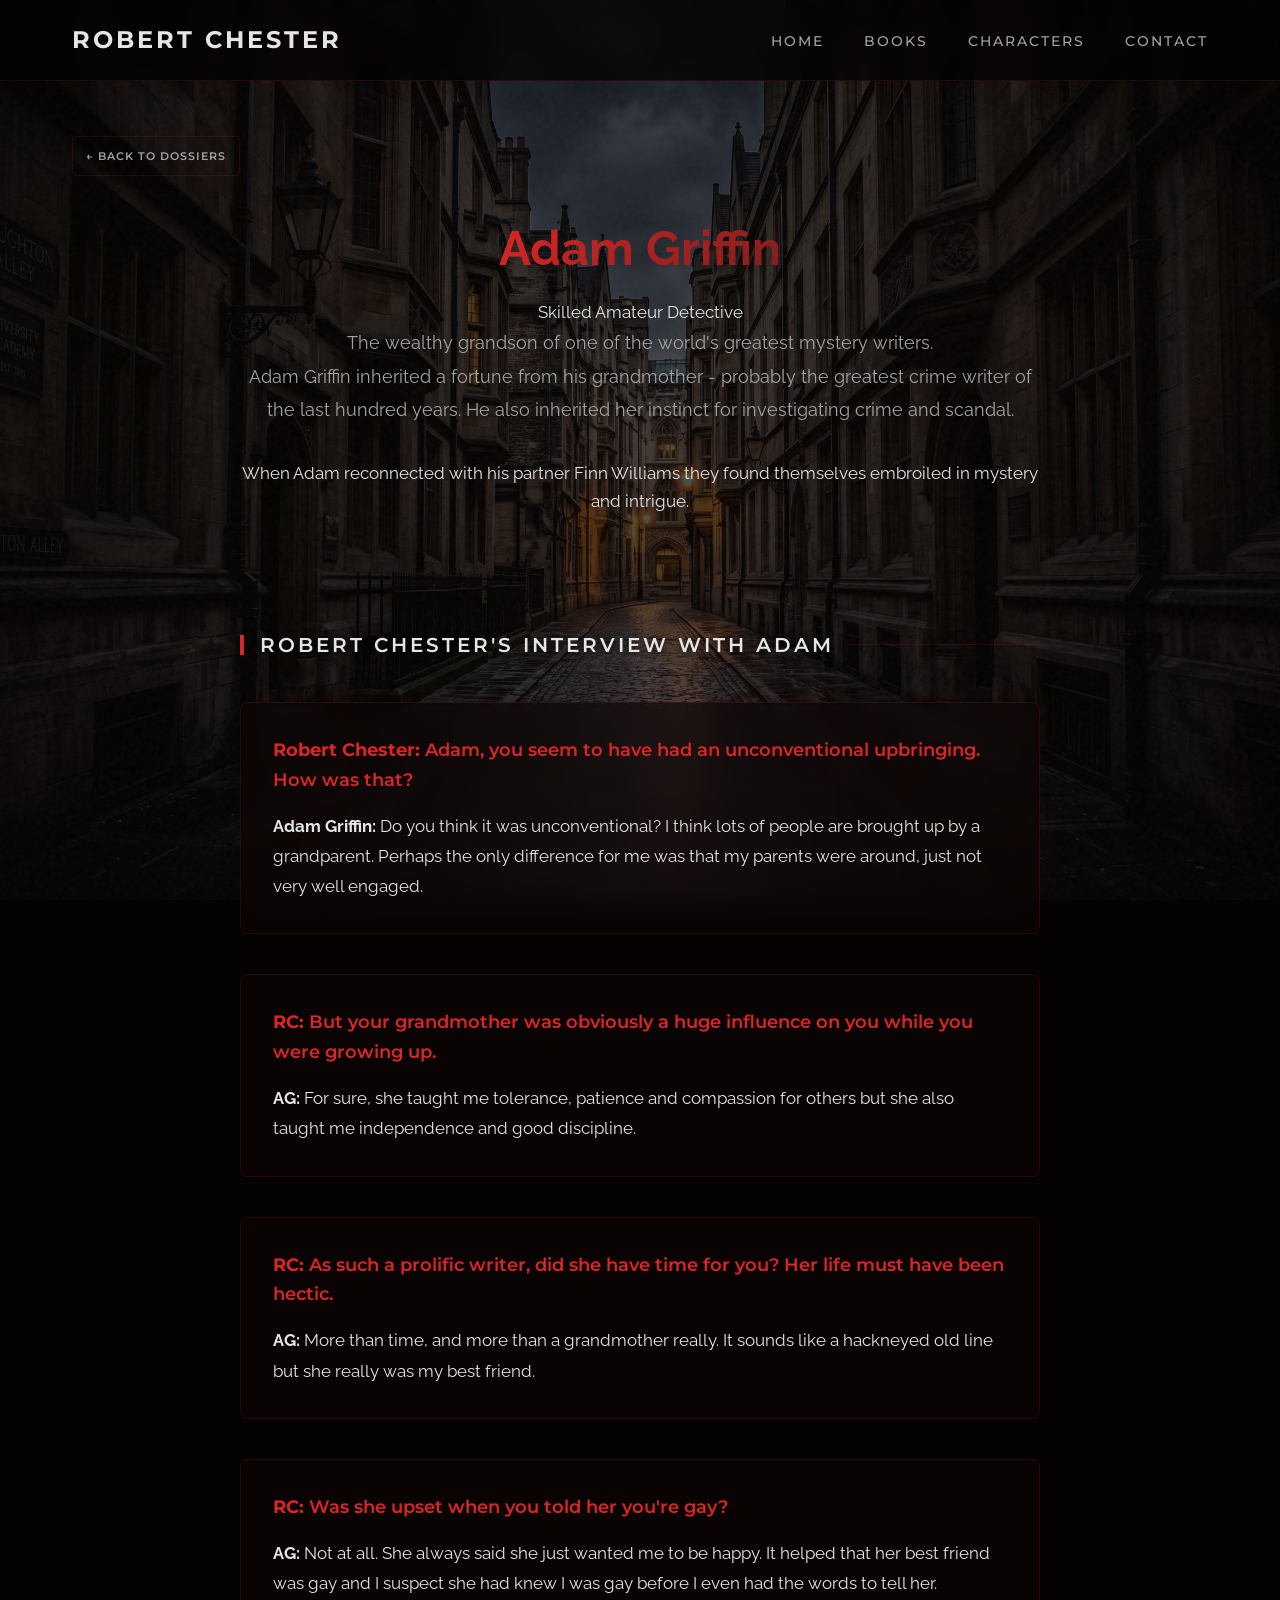
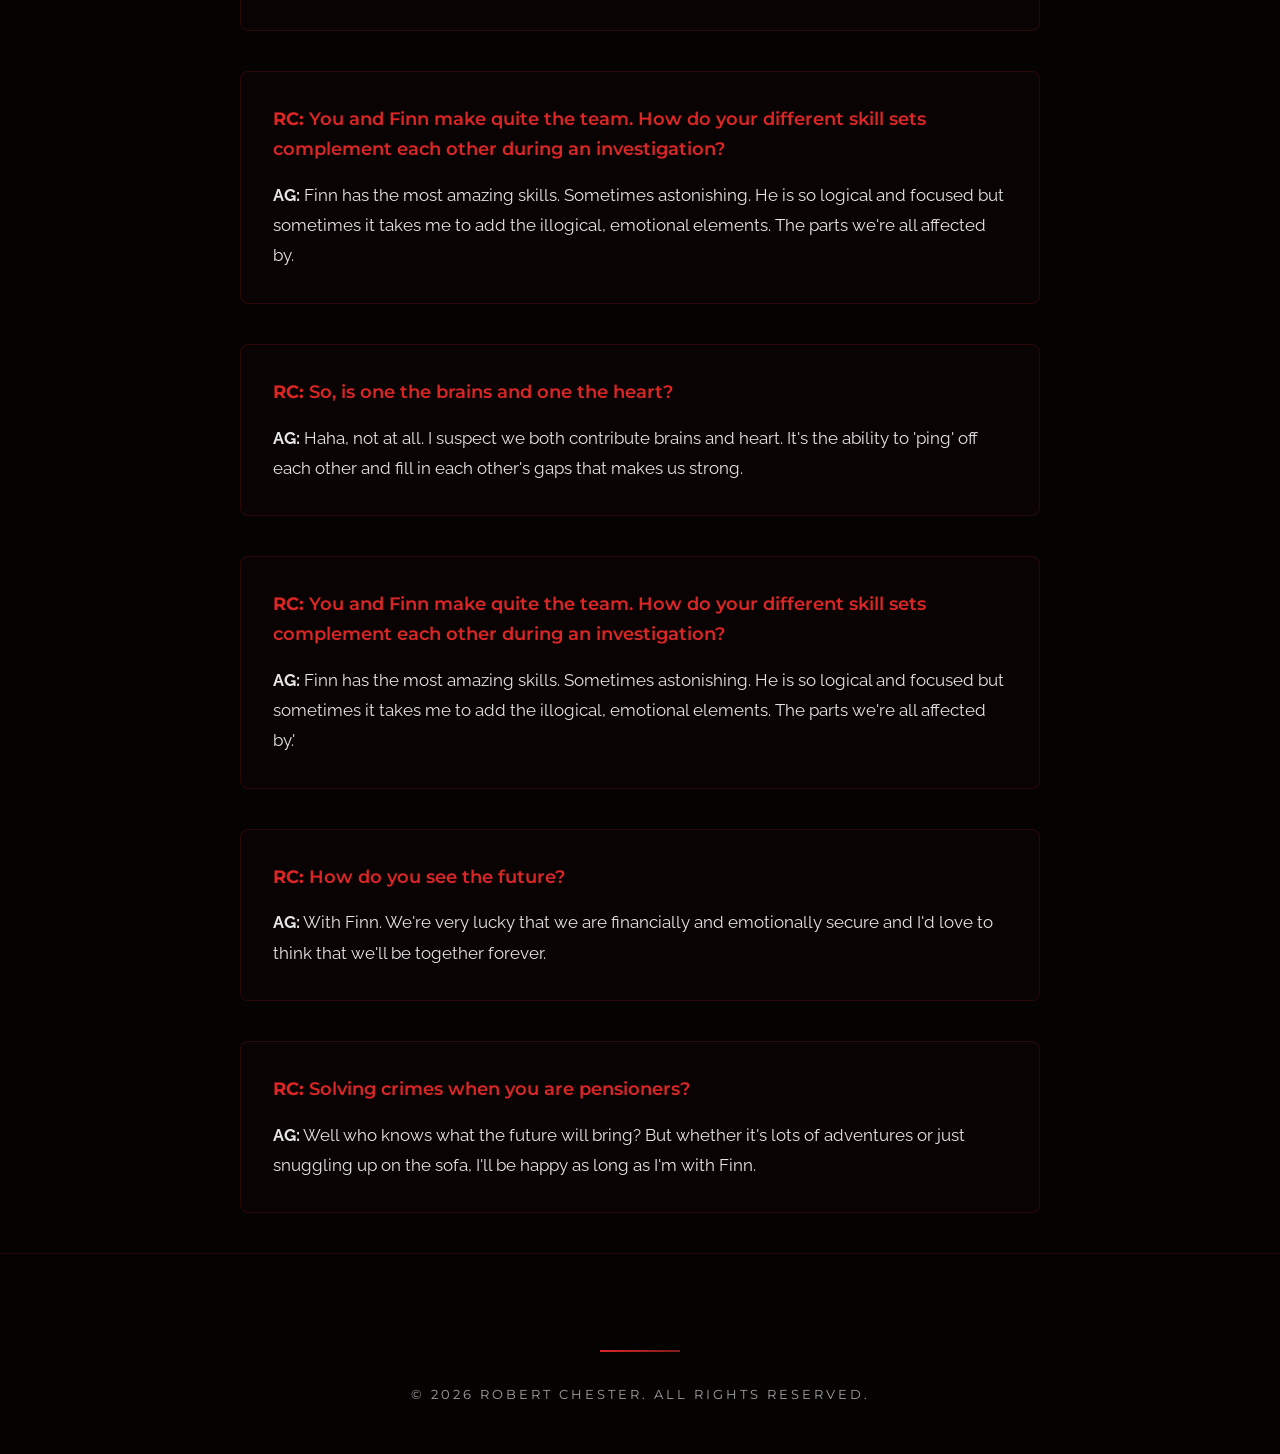
==== adam-griffin.html @ f4ecf740 "Add files via upload" ====
<!DOCTYPE html>
<html lang="en">
<head>
    <meta charset="UTF-8">
    <meta name="viewport" content="width=device-width, initial-scale=1.0">
    <title>Adam Griffin | Character Interview & Dossier | Robert Chester</title>
    <meta name="description" content="Read an exclusive interview with Adam Griffin, amateur detective and sole heir to the greatest crime writer of the twentienth century in the Inspector Griffin Mysteries by Robert Chester.">
    
    <script type="application/ld+json">
    {
      "@context": "https://schema.org",
      "@type": "Person",
      "name": "Adam Griffin",
      "description": "Amateur sleuth , protagonist in the Inspector Griffin Mysteries.",
      "creator": {
        "@type": "Person",
        "name": "Robert Chester"
      }
    }
    </script>

    <link rel="stylesheet" href="style.css">
    <link href="https://fonts.googleapis.com/css2?family=Montserrat:wght@300;400;600;700&family=Raleway:wght@300;400;600&display=swap" rel="stylesheet">
</head>
<body>

    <header>
        <nav>
            <a href="index.html" class="logo">Robert Chester</a>
            <button class="mobile-menu-btn" onclick="toggleMenu()">☰</button>
            <ul class="nav-links" id="navLinks">
                <li><a href="index.html">Home</a></li>
                <li><a href="index.html#books">Books</a></li>
                <li><a href="index.html#dossiers">Characters</a></li>
                <li><a href="index.html#contact">Contact</a></li>
            </ul>
        </nav>
    </header>

    <main class="page-content">
        <div class="container">
            <a href="index.html#dossiers" class="btn btn-small btn-toggle" style="margin-bottom: 2rem;">&larr; Back to Dossiers</a>
            
            <div class="interview-grid">
                <div class="interview-header">
                    <h1 class="gradient-text">Adam Griffin</h1>
                    <p class="meta">Skilled Amateur Detective </p>
                    <p class="synopsis-full">
                        The wealthy grandson of one of the world's greatest mystery writers.
                        <BR>Adam Griffin inherited a fortune from his grandmother - probably the greatest crime writer of the last hundred years.  He also inherited her instinct for investigating crime and scandal.<p>
                        When Adam reconnected with his partner Finn Williams they found themselves embroiled in mystery and intrigue.
                    </p>
                </div>

                <div class="interview-content">
                    <h2 class="category-header">Robert Chester's Interview with Adam</h2>
                    
                    <!-- Easy to slot new Q&As in here -->
                    <div class="interview-block">
                        <p class="interview-q"><strong>Robert Chester:</strong> Adam, you seem to have had an unconventional upbringing.  How was that?</p>
                        <p class="interview-a"><strong>Adam Griffin:</strong> Do you think it was unconventional?  I think lots of people are brought up by a grandparent.  Perhaps the only difference for me was that my parents were around, just not very well engaged.</p>
                    </div>
                    <div class="interview-block">
                        <p class="interview-q"><strong>RC:</strong> But your grandmother was obviously a huge influence on you while you were growing up.</p>
                        <p class="interview-a"><strong>AG:</strong> For sure, she taught me tolerance, patience and compassion for others but she also taught me independence and good discipline.</p>
                    </div>

                    <div class="interview-block">
                        <p class="interview-q"><strong>RC:</strong> As such a prolific writer, did she have time for you?  Her life must have been hectic.</p>
                        <p class="interview-a"><strong>AG:</strong> More than time, and more than a grandmother really.  It sounds like a hackneyed old line but she really was my best friend.</p>
                    </div>
                     <div class="interview-block">
                        <p class="interview-q"><strong>RC:</strong> Was she upset when you told her you're gay?</p>

                        <p class="interview-a"><strong>AG:</strong> Not at all.  She always said she just wanted me to be happy.  It helped that her best friend was gay and I suspect she had knew I was gay before I even had the words to tell her.</p>
                    </div>
                    <div class="interview-block">
                        <p class="interview-q"><strong>RC:</strong> You and Finn make quite the team. How do your different skill sets complement each other during an investigation?</p>
                        <p class="interview-a"><strong>AG:</strong> Finn has the most amazing skills.  Sometimes astonishing.  He is so logical and focused but sometimes it takes me to add the illogical, emotional elements.  The parts we're all affected by.</p>
                    </div>

                    <div class="interview-block">
                        <p class="interview-q"><strong>RC:</strong> So, is one the brains and one the heart?</p>
                        <p class="interview-a"><strong>AG:</strong> Haha, not at all.  I suspect we both contribute brains and heart.  It's the ability to 'ping' off each other and fill in each other's gaps that makes us strong.</p>
                    </div>
                    <div class="interview-block">
                        <p class="interview-q"><strong>RC:</strong> You and Finn make quite the team. How do your different skill sets complement each other during an investigation?</p>
                        <p class="interview-a"><strong>AG:</strong> Finn has the most amazing skills.  Sometimes astonishing.  He is so logical and focused but sometimes it takes me to add the illogical, emotional elements.  The parts we're all affected by.'</p>
                    </div>

                                        <div class="interview-block">
                        <p class="interview-q"><strong>RC:</strong> How do you see the future?</p>
                        <p class="interview-a"><strong>AG:</strong> With Finn.  We're very lucky that we are financially and emotionally secure and I'd love to think that we'll be together forever.</p>
                    </div>

                    <div class="interview-block">
                        <p class="interview-q"><strong>RC:</strong> Solving crimes when you are pensioners?</p>
                        <p class="interview-a"><strong>AG:</strong> Well who knows what the future will bring?  But whether it's lots of adventures or just snuggling up on the sofa, I'll be happy as long as I'm with Finn.</p>
                    </div>



                    <!-- Add more interview blocks here as needed -->
                </div>
            </div>
        </div>
    </main>

    <footer>
        <div class="footer-socials" id="footer-socials"></div>
        <div class="footer-divider"></div>
        <p>&copy; 2026 Robert Chester. All Rights Reserved.</p>
    </footer>

    <script src="script.js"></script>
</body>
</html>
---- style.css ----
:root {
    --bg-overlay: rgba(5, 2, 2, 0.70);
    --bg-card: rgba(15, 5, 5, 0.65);
    --text-primary: #e5e5e5;
    --text-secondary: #a3a3a3;
    --accent-1: #dc2626;
    --accent-2: #7f1d1d;
    --gradient: linear-gradient(135deg, var(--accent-1), var(--accent-2));
    --glass-border: rgba(220, 38, 38, 0.15);
    --font-heading: 'Montserrat', sans-serif;
    --font-body: 'Raleway', sans-serif;
}

* { margin: 0; padding: 0; box-sizing: border-box; }

html { scroll-behavior: smooth; }

body {
    background-color: #050202;
    background-image: url('bg.jpg');
    background-size: cover;
    background-position: center;
    background-attachment: fixed;
    color: var(--text-primary);
    font-family: var(--font-body);
    line-height: 1.7;
    overflow-x: hidden;
    position: relative;
    font-size: 1.05rem;
}

body::before {
    content: ''; position: fixed; top: 0; left: 0; width: 100%; height: 100%;
    background: var(--bg-overlay); z-index: -2;
}

body::after {
    content: ''; position: fixed; top: 0; left: 0; width: 100%; height: 100%;
    background-image: url("data:image/svg+xml,%3Csvg viewBox='0 0 200 200' xmlns='http://www.w3.org/2000/svg'%3E%3Cfilter id='noiseFilter'%3E%3CfeTurbulence type='fractalNoise' baseFrequency='0.85' numOctaves='3' stitchTiles='stitch'/%3E%3C/filter%3E%3Crect width='100%25' height='100%25' filter='url(%23noiseFilter)' opacity='0.04'/%3E%3C/svg%3E");
    pointer-events: none; z-index: -1;
}

.gradient-text {
    background: var(--gradient); -webkit-background-clip: text; -webkit-text-fill-color: transparent;
    background-clip: text; display: inline-block; font-weight: 700;
}

.container { max-width: 1200px; margin: 0 auto; padding: 0 2rem; }

header {
    position: fixed; top: 0; width: 100%; background: rgba(5, 2, 2, 0.75);
    backdrop-filter: blur(10px); -webkit-backdrop-filter: blur(10px);
    border-bottom: 1px solid var(--glass-border); z-index: 1000;
}

   nav {
       max-width: 1200px;
       margin: 0 auto;
       padding: 0 2rem;
       display: flex;
       justify-content: space-between;
       align-items: center;
       height: 80px;
   }

.logo {
    font-family: var(--font-heading); font-size: 1.5rem; font-weight: 700; letter-spacing: 3px;
    color: var(--text-primary); text-decoration: none; text-transform: uppercase;
}

.nav-links { display: flex; gap: 2.5rem; list-style: none; }

.nav-links a {
    color: var(--text-secondary); text-decoration: none; font-family: var(--font-heading);
    font-size: 0.85rem; font-weight: 500; text-transform: uppercase; letter-spacing: 2px;
    transition: all 0.3s; cursor: pointer;
}

.nav-links a:hover { color: var(--accent-1); }

.mobile-menu-btn { display: none; background: none; border: none; color: var(--text-primary); font-size: 1.5rem; cursor: pointer; }

.hero {
    min-height: 100vh; display: flex; align-items: center; justify-content: center;
    text-align: center; position: relative; padding-top: 80px;
}

.hero::before {
    content: ''; position: absolute; top: 0; left: 0; width: 100%; height: 100%;
    background: radial-gradient(ellipse at center, transparent 0%, rgba(0, 0, 0, 0.4) 100%);
    pointer-events: none; z-index: -1;
}

.hero h1 {
    font-family: var(--font-heading); font-size: clamp(2.5rem, 8vw, 4.5rem); font-weight: 300;
    line-height: 1.1; margin-bottom: 1.5rem; letter-spacing: 2px; text-transform: uppercase;
    text-shadow: 0 4px 20px rgba(0,0,0,0.8);
}

.hero h1 strong { font-weight: 700; display: block; color: var(--accent-1); font-size: clamp(1.5rem, 5vw, 2.5rem); margin-top: 1rem; }

.hero p {
    font-size: clamp(1.1rem, 2.5vw, 1.4rem); color: var(--text-secondary); max-width: 700px;
    margin: 0 auto 1.5rem; font-weight: 300; font-style: italic;
    text-shadow: 0 2px 10px rgba(0,0,0,0.8);
}

.btn {
    display: inline-block; padding: 1rem 2.5rem; background: transparent; color: var(--accent-1);
    text-decoration: none; border: 1px solid var(--accent-1); border-radius: 2px;
    font-family: var(--font-heading); font-weight: 600; font-size: 0.85rem; cursor: pointer;
    text-transform: uppercase; letter-spacing: 3px; transition: all 0.4s ease; margin-top: 1rem;
}

.btn:hover { background: var(--accent-1); color: #050202; box-shadow: 0 0 25px rgba(220, 38, 38, 0.4); }

section { padding: 6rem 0; }

.section-title {
    font-family: var(--font-heading); font-size: clamp(1.8rem, 4vw, 2.5rem); font-weight: 700;
    margin-bottom: 3rem; letter-spacing: 4px; text-align: center; text-transform: uppercase;
    text-shadow: 0 4px 15px rgba(0,0,0,0.8);
}

.section-title::after {
    content: ''; display: block; width: 80px; height: 2px; background: var(--gradient); margin: 1.5rem auto 0;
}

.category-header {
    font-family: var(--font-heading); font-size: 1.25rem; font-weight: 600;
    color: var(--text-primary); text-transform: uppercase; letter-spacing: 3px;
    margin-bottom: 2.5rem; margin-top: 2rem;
    display: flex; align-items: center; gap: 1rem;
    text-shadow: 0 2px 10px rgba(0,0,0,0.8);
}

.category-header::before { content: ''; width: 4px; height: 20px; background: var(--accent-1); }
.category-header::after { content: ''; flex-grow: 1; height: 1px; background: var(--glass-border); }

.grid-container { display: grid; grid-template-columns: repeat(auto-fill, minmax(320px, 1fr)); gap: 3rem; }

.book-card, .dossier-card {
    background: var(--bg-card); backdrop-filter: blur(10px); -webkit-backdrop-filter: blur(10px);
    border: 1px solid var(--glass-border); border-radius: 4px;
    overflow: hidden; transition: all 0.4s ease; display: flex; flex-direction: column;
    box-shadow: 0 10px 30px rgba(0,0,0,0.6);
}

.book-card:hover, .dossier-card:hover { transform: translateY(-8px); border-color: var(--accent-1); }

.book-cover {
    width: 100%; aspect-ratio: 2 / 3; background: #0f0505; overflow: hidden;
    border-bottom: 1px solid var(--glass-border);
}

.book-cover img { width: 100%; height: 100%; object-fit: cover; transition: transform 0.8s ease; filter: contrast(1.05) saturate(0.9); }
.book-card:hover .book-cover img { transform: scale(1.04); }

.card-content { padding: 2rem; flex-grow: 1; display: flex; flex-direction: column; }

.card-content h3 {
    font-family: var(--font-heading); font-size: 1.4rem; font-weight: 700; margin-bottom: 0.5rem;
    text-transform: uppercase; letter-spacing: 1px;
}

.card-content .meta {
    color: var(--accent-1); font-size: 0.75rem; text-transform: uppercase; letter-spacing: 2px;
    font-weight: 600; margin-bottom: 1.5rem; font-family: var(--font-heading);
}

.card-content .synopsis {
    color: var(--text-secondary); font-size: 1rem; line-height: 1.8; margin-bottom: 1.5rem;
    white-space: pre-line;
}

.book-action-links { display: flex; flex-direction: column; gap: 0.5rem; margin-top: auto; }
.book-action-links a, .book-action-links button { width: 100%; text-align: center; text-decoration: none; padding: 0.6rem 0.8rem; }

.form-section {
    width: 50%; max-width: 600px; margin: 0 auto;
    background: var(--bg-card); backdrop-filter: blur(10px); -webkit-backdrop-filter: blur(10px);
    padding: 3rem; border-radius: 12px; border: 1px solid var(--glass-border);
}

.form-group { margin-bottom: 1.5rem; }

.form-group label {
    display: block; margin-bottom: 0.5rem; color: var(--text-secondary);
    font-size: 0.85rem; font-family: var(--font-heading); text-transform: uppercase; letter-spacing: 1px;
}

.form-group input, .form-group textarea {
    width: 100%; padding: 0.875rem; background: rgba(0, 0, 0, 0.6);
    border: 1px solid rgba(255, 255, 255, 0.25); border-radius: 4px; color: var(--text-primary);
    font-size: 1rem; font-family: var(--font-body); transition: all 0.3s;
}

.form-group input:focus, .form-group textarea:focus {
    outline: none; border-color: var(--accent-1); box-shadow: 0 0 10px rgba(220, 38, 38, 0.2);
}

.form-group textarea { resize: vertical; min-height: 120px; }

.submit-btn {
    width: 100%; padding: 1.1rem 2rem; background: var(--gradient); color: #ffffff;
    border: none; border-radius: 50px; font-family: var(--font-heading); font-weight: 600;
    font-size: 0.9rem; text-transform: uppercase; letter-spacing: 2px; cursor: pointer;
    transition: all 0.3s ease; box-shadow: 0 4px 15px rgba(220, 38, 38, 0.3);
}

.submit-btn:hover { transform: translateY(-3px); box-shadow: 0 8px 25px rgba(220, 38, 38, 0.5); filter: brightness(1.1); }

.form-divider { margin: 4rem 0; border-top: 1px solid var(--glass-border); position: relative; }

.form-divider::before {
    content: 'OR'; position: absolute; top: 50%; left: 50%; transform: translate(-50%, -50%);
    background: var(--bg-card); padding: 0 1.5rem; color: var(--text-secondary);
    font-family: var(--font-heading); text-transform: uppercase; letter-spacing: 2px; font-size: 0.85rem;
}

.btn-small {
    padding: 0.6rem 0.8rem; font-size: 0.7rem; cursor: pointer; border: none;
    font-family: var(--font-heading); text-transform: uppercase; letter-spacing: 1px;
    transition: all 0.2s; border-radius: 3px; text-decoration: none; display: inline-block; text-align: center;
}

.btn-edit { background: var(--accent-1); color: #050202; font-weight: 600; }
.btn-edit:hover { background: #ef4444; }
.btn-toggle { background: transparent; border: 1px solid var(--glass-border); color: var(--text-secondary); }
.btn-toggle:hover { color: var(--text-primary); border-color: var(--text-primary); }

footer {
    text-align: center; padding: 4rem 2rem 3rem; border-top: 1px solid var(--glass-border);
    color: var(--text-secondary); font-size: 0.8rem; letter-spacing: 3px; text-transform: uppercase;
    font-family: var(--font-heading); font-weight: 400;
}

.footer-socials { display: flex; justify-content: center; gap: 2rem; margin-bottom: 1rem; }
.footer-socials a {
    color: var(--text-secondary); text-decoration: none; transition: all 0.3s;
    display: inline-flex; align-items: center; justify-content: center;
}
.footer-socials a svg { width: 24px; height: 24px; fill: currentColor; transition: transform 0.3s; }
.footer-socials a:hover { color: var(--accent-1); }
.footer-socials a:hover svg { transform: scale(1.15); }
.footer-divider { width: 80px; height: 2px; background: var(--gradient); margin: 2rem auto; }

/* ============================================ */
/* DOWNLOAD POPUP MODAL STYLES                  */
/* ============================================ */
.modal-overlay {
    display: none; position: fixed; top: 0; left: 0; width: 100%; height: 100%;
    background: rgba(0, 0, 0, 0.85); backdrop-filter: blur(5px);
    z-index: 2000; justify-content: center; align-items: center;
}
.modal-overlay.active { display: flex; }
.modal-content {
    background: var(--bg-card); border: 1px solid var(--glass-border);
    border-radius: 12px; padding: 3rem; max-width: 500px; width: 90%;
    text-align: center; box-shadow: 0 20px 50px rgba(0,0,0,0.8); position: relative;
}
.modal-close {
    position: absolute; top: 1rem; right: 1.5rem; background: none; border: none;
    color: var(--text-secondary); font-size: 1.5rem; cursor: pointer;
}
.modal-close:hover { color: var(--accent-1); }
.modal-title { font-family: var(--font-heading); font-size: 1.5rem; margin-bottom: 1rem; color: var(--text-primary); }
.modal-text { color: var(--text-secondary); margin-bottom: 2rem; line-height: 1.6; }
.modal-actions { display: flex; flex-direction: column; gap: 1rem; }
.modal-btn {
    width: 100%; padding: 1rem; border-radius: 50px; font-family: var(--font-heading);
    font-weight: 600; text-transform: uppercase; letter-spacing: 1px; cursor: pointer;
    transition: all 0.3s ease; border: none; font-size: 0.9rem;
}
.modal-btn-primary {
    background: var(--gradient); color: #fff; box-shadow: 0 4px 15px rgba(220, 38, 38, 0.3);
}
.modal-btn-primary:hover { transform: translateY(-2px); box-shadow: 0 8px 25px rgba(220, 38, 38, 0.5); }
.modal-btn-secondary { background: transparent; color: var(--text-secondary); border: 1px solid var(--glass-border); }
.modal-btn-secondary:hover { color: var(--text-primary); border-color: var(--text-primary); }
.modal-form-container { display: none; text-align: left; }
.modal-form-container.active { display: block; }
.modal-actions.hidden { display: none; }
.success-message { display: none; color: #4ade80; margin-top: 1rem; font-weight: 600; font-family: var(--font-heading); }

@media (max-width: 768px) {
    .mobile-menu-btn { display: block; }
    .nav-links {
        display: none; position: absolute; top: 80px; left: 0; width: 100%;
        background: rgba(5, 2, 2, 0.98); flex-direction: column; padding: 2rem;
        gap: 1.5rem; text-align: center; border-bottom: 1px solid var(--glass-border);
    }
    .nav-links.active { display: flex; }
    .form-section { width: 95%; padding: 2rem 1.5rem; }
}
/* ============================================
 *  NEW PAGE LAYOUTS (Books & Interviews)
 *  ============================================ */
.page-content {
    padding-top: 120px; /* Space for fixed header */
    min-height: 100vh;
}

/* Book Detail Page */
.book-detail-grid {
    display: grid;
    grid-template-columns: 300px 1fr;
    gap: 3rem;
    align-items: start;
}
.book-detail-cover img {
    width: 100%;
    border-radius: 4px;
    box-shadow: 0 15px 30px rgba(0,0,0,0.8);
    border: 1px solid var(--glass-border);
}
.book-detail-info h1 {
    font-size: clamp(2rem, 5vw, 3rem);
    margin-bottom: 0.5rem;
}
.synopsis-full {
    color: var(--text-secondary);
    font-size: 1.1rem;
    line-height: 1.9;
    margin-bottom: 2rem;
}

/* Interview Page */
.interview-grid {
    display: grid;
    grid-template-columns: 1fr;
    gap: 3rem;
    max-width: 800px;
    margin: 0 auto;
}
.interview-header {
    text-align: center;
    margin-bottom: 2rem;
}
.interview-header h1 {
    font-size: clamp(2rem, 5vw, 3rem);
    margin-bottom: 0.5rem;
}
.interview-block {
    margin-bottom: 2.5rem;
    padding: 2rem;
    background: var(--bg-card);
    border: 1px solid var(--glass-border);
    border-radius: 8px;
    backdrop-filter: blur(10px);
}
.interview-q {
    color: var(--accent-1);
    font-family: var(--font-heading);
    font-size: 1.1rem;
    margin-bottom: 1rem;
    font-weight: 600;
}
.interview-a {
    color: var(--text-primary);
    font-size: 1.05rem;
    line-height: 1.8;
}

/* Mobile Responsiveness for New Pages */
@media (max-width: 768px) {
    .book-detail-grid {
        grid-template-columns: 1fr;
        text-align: center;
    }
    .book-detail-cover {
        max-width: 250px;
        margin: 0 auto;
    }
    .book-detail-info .book-action-links {
        margin: 2rem auto 0;
    }
    .interview-block {
        padding: 1.5rem;
    }
}
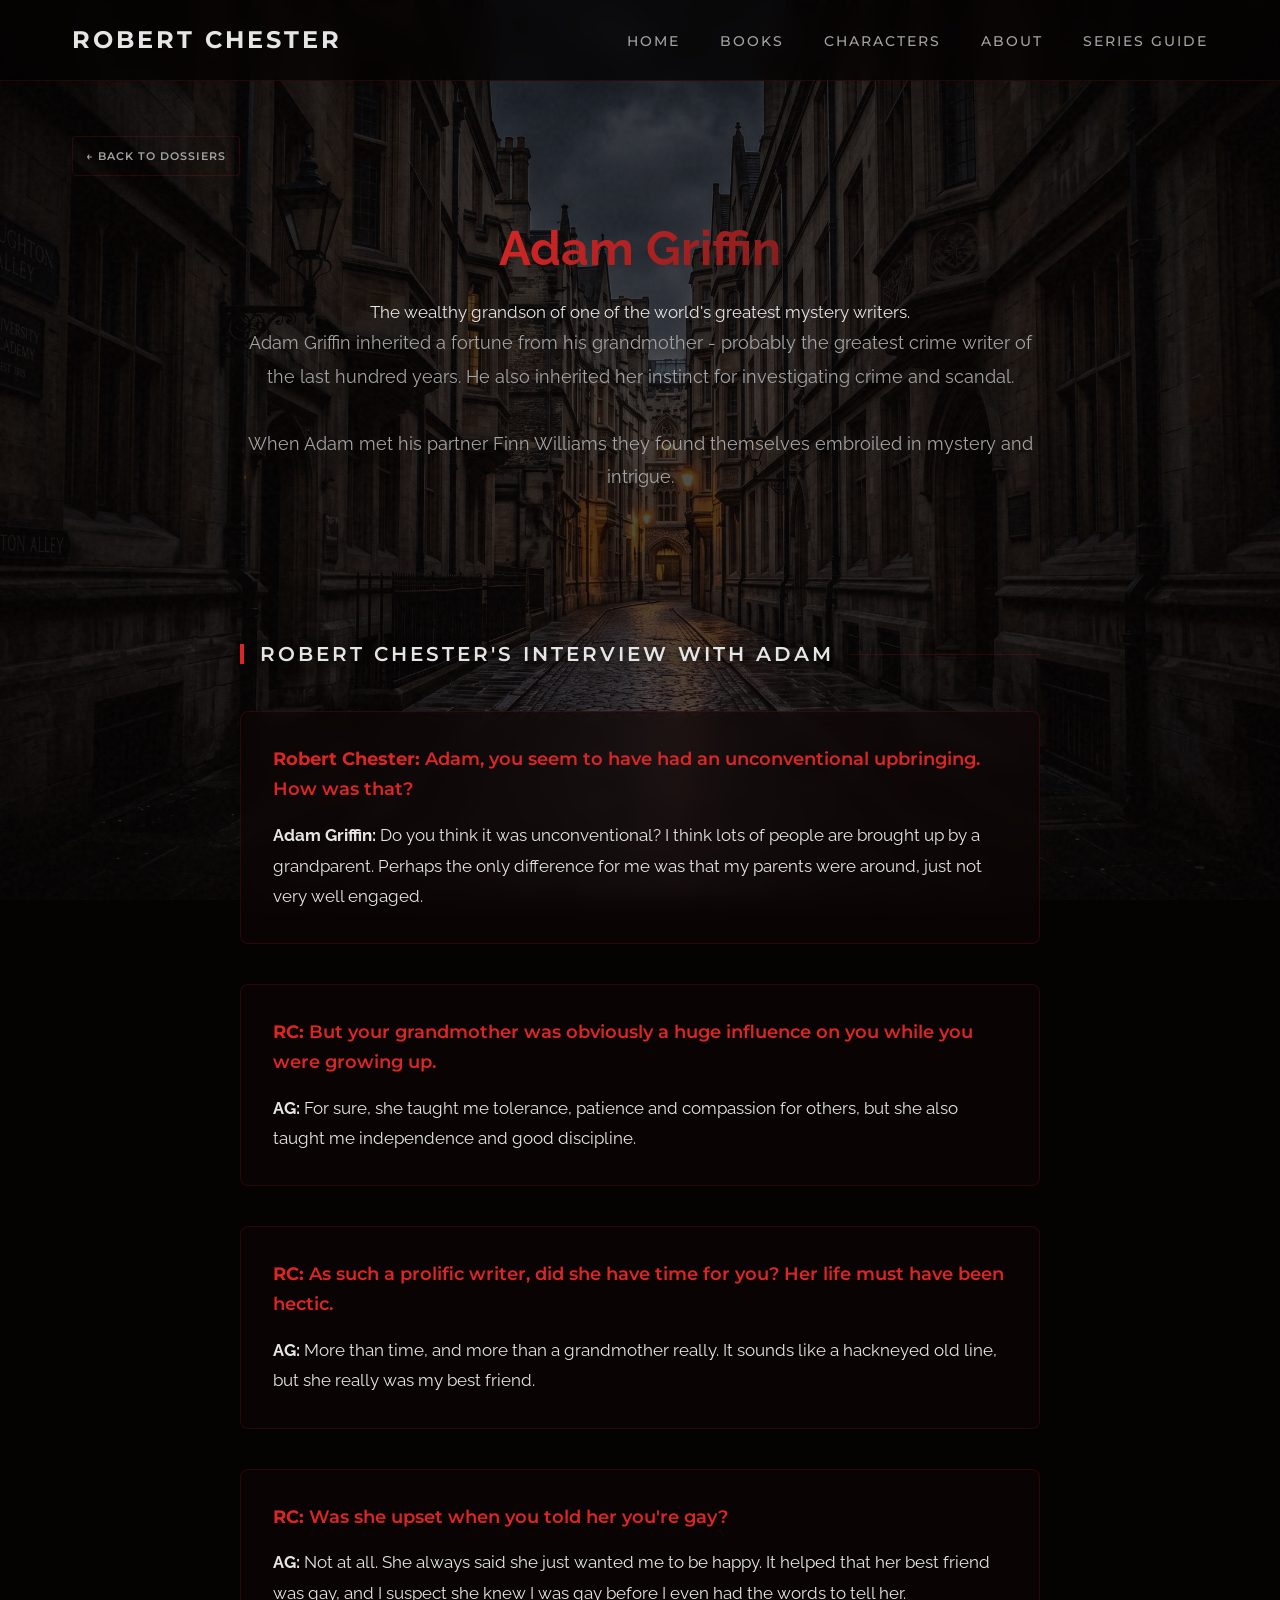
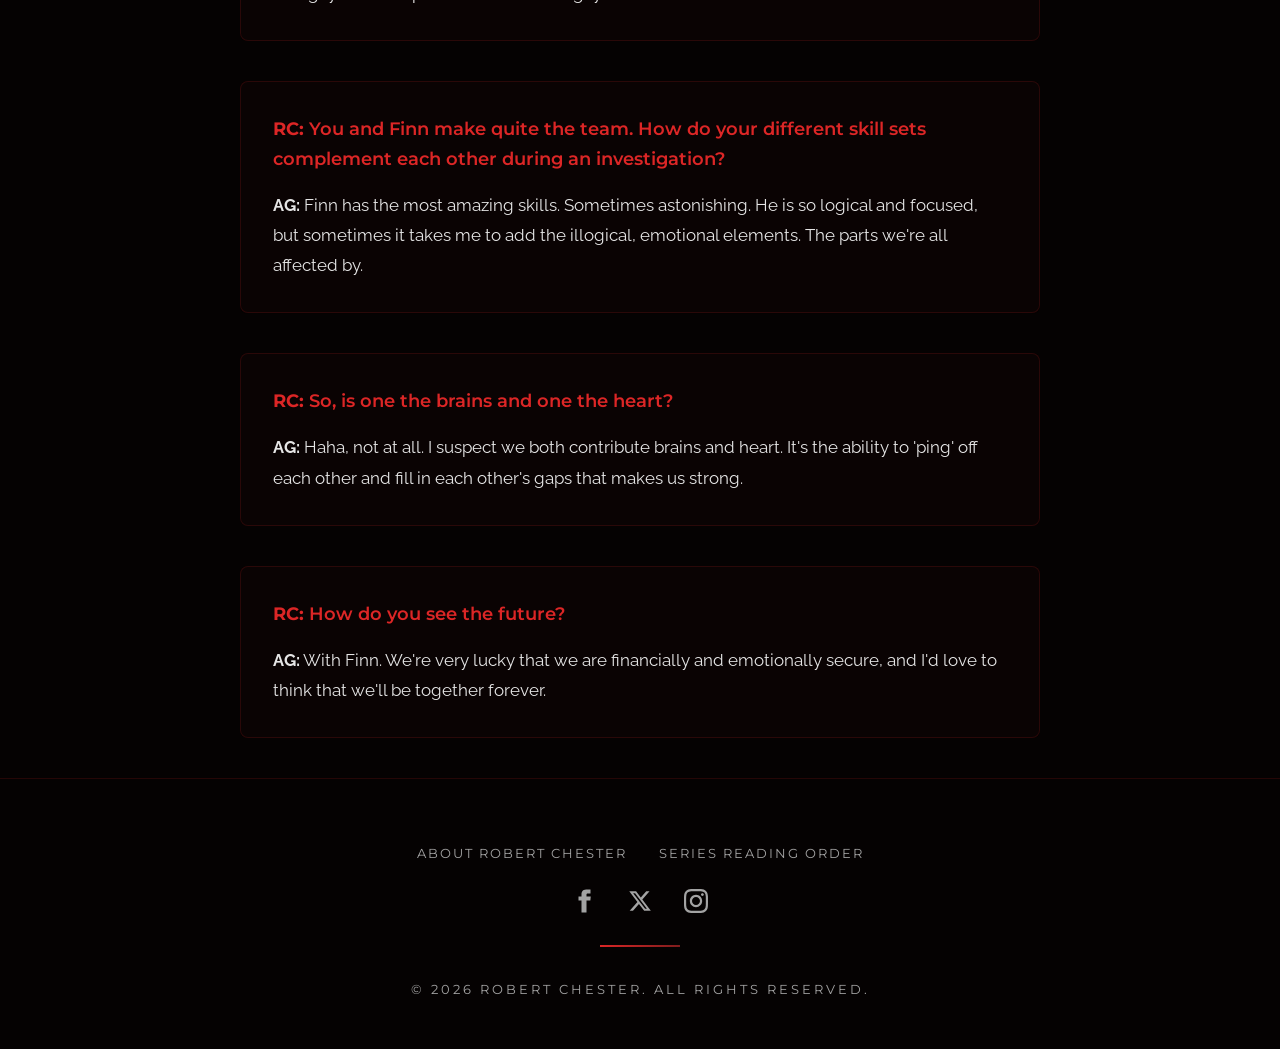
==== commit da760372: "Add files via upload" ====
--- a/adam-griffin.html
+++ b/adam-griffin.html
@@ -4,26 +4,11 @@
     <meta charset="UTF-8">
     <meta name="viewport" content="width=device-width, initial-scale=1.0">
     <title>Adam Griffin | Character Interview & Dossier | Robert Chester</title>
-    <meta name="description" content="Read an exclusive interview with Adam Griffin, amateur detective and sole heir to the greatest crime writer of the twentienth century in the Inspector Griffin Mysteries by Robert Chester.">
-    
-    <script type="application/ld+json">
-    {
-      "@context": "https://schema.org",
-      "@type": "Person",
-      "name": "Adam Griffin",
-      "description": "Amateur sleuth , protagonist in the Inspector Griffin Mysteries.",
-      "creator": {
-        "@type": "Person",
-        "name": "Robert Chester"
-      }
-    }
-    </script>
-
+    <meta name="description" content="Meet Adam Griffin, the wealthy heir and amateur sleuth in the Inspector Griffin Mysteries. Read his character dossier and backstory.">
     <link rel="stylesheet" href="style.css">
     <link href="https://fonts.googleapis.com/css2?family=Montserrat:wght@300;400;600;700&family=Raleway:wght@300;400;600&display=swap" rel="stylesheet">
 </head>
 <body>
-
     <header>
         <nav>
             <a href="index.html" class="logo">Robert Chester</a>
@@ -32,7 +17,8 @@
                 <li><a href="index.html">Home</a></li>
                 <li><a href="index.html#books">Books</a></li>
                 <li><a href="index.html#dossiers">Characters</a></li>
-                <li><a href="index.html#contact">Contact</a></li>
+                <li><a href="about.html">About</a></li>
+                <li><a href="series-guide.html">Series Guide</a></li>
             </ul>
         </nav>
     </header>
@@ -40,73 +26,61 @@
     <main class="page-content">
         <div class="container">
             <a href="index.html#dossiers" class="btn btn-small btn-toggle" style="margin-bottom: 2rem;">&larr; Back to Dossiers</a>
-            
+
             <div class="interview-grid">
                 <div class="interview-header">
-                    <h1 class="gradient-text">Adam Griffin</h1>
-                    <p class="meta">Skilled Amateur Detective </p>
-                    <p class="synopsis-full">
-                        The wealthy grandson of one of the world's greatest mystery writers.
-                        <BR>Adam Griffin inherited a fortune from his grandmother - probably the greatest crime writer of the last hundred years.  He also inherited her instinct for investigating crime and scandal.<p>
-                        When Adam reconnected with his partner Finn Williams they found themselves embroiled in mystery and intrigue.
-                    </p>
+                    <h1 id="dynamic-name" class="gradient-text"></h1>
+                    <p id="dynamic-role" class="meta"></p>
+                    <p id="dynamic-bio" class="synopsis-full"></p>
                 </div>
 
                 <div class="interview-content">
                     <h2 class="category-header">Robert Chester's Interview with Adam</h2>
-                    
-                    <!-- Easy to slot new Q&As in here -->
+
                     <div class="interview-block">
-                        <p class="interview-q"><strong>Robert Chester:</strong> Adam, you seem to have had an unconventional upbringing.  How was that?</p>
-                        <p class="interview-a"><strong>Adam Griffin:</strong> Do you think it was unconventional?  I think lots of people are brought up by a grandparent.  Perhaps the only difference for me was that my parents were around, just not very well engaged.</p>
-                    </div>
-                    <div class="interview-block">
-                        <p class="interview-q"><strong>RC:</strong> But your grandmother was obviously a huge influence on you while you were growing up.</p>
-                        <p class="interview-a"><strong>AG:</strong> For sure, she taught me tolerance, patience and compassion for others but she also taught me independence and good discipline.</p>
+                        <p class="interview-q"><strong>Robert Chester:</strong> Adam, you seem to have had an unconventional upbringing. How was that?</p>
+                        <p class="interview-a"><strong>Adam Griffin:</strong> Do you think it was unconventional? I think lots of people are brought up by a grandparent. Perhaps the only difference for me was that my parents were around, just not very well engaged.</p>
                     </div>
 
                     <div class="interview-block">
-                        <p class="interview-q"><strong>RC:</strong> As such a prolific writer, did she have time for you?  Her life must have been hectic.</p>
-                        <p class="interview-a"><strong>AG:</strong> More than time, and more than a grandmother really.  It sounds like a hackneyed old line but she really was my best friend.</p>
+                        <p class="interview-q"><strong>RC:</strong> But your grandmother was obviously a huge influence on you while you were growing up.</p>
+                        <p class="interview-a"><strong>AG:</strong> For sure, she taught me tolerance, patience and compassion for others, but she also taught me independence and good discipline.</p>
                     </div>
-                     <div class="interview-block">
+
+                    <div class="interview-block">
+                        <p class="interview-q"><strong>RC:</strong> As such a prolific writer, did she have time for you? Her life must have been hectic.</p>
+                        <p class="interview-a"><strong>AG:</strong> More than time, and more than a grandmother really. It sounds like a hackneyed old line, but she really was my best friend.</p>
+                    </div>
+
+                    <div class="interview-block">
                         <p class="interview-q"><strong>RC:</strong> Was she upset when you told her you're gay?</p>
+                        <p class="interview-a"><strong>AG:</strong> Not at all. She always said she just wanted me to be happy. It helped that her best friend was gay, and I suspect she knew I was gay before I even had the words to tell her.</p>
+                    </div>
 
-                        <p class="interview-a"><strong>AG:</strong> Not at all.  She always said she just wanted me to be happy.  It helped that her best friend was gay and I suspect she had knew I was gay before I even had the words to tell her.</p>
-                    </div>
                     <div class="interview-block">
                         <p class="interview-q"><strong>RC:</strong> You and Finn make quite the team. How do your different skill sets complement each other during an investigation?</p>
-                        <p class="interview-a"><strong>AG:</strong> Finn has the most amazing skills.  Sometimes astonishing.  He is so logical and focused but sometimes it takes me to add the illogical, emotional elements.  The parts we're all affected by.</p>
+                        <p class="interview-a"><strong>AG:</strong> Finn has the most amazing skills. Sometimes astonishing. He is so logical and focused, but sometimes it takes me to add the illogical, emotional elements. The parts we're all affected by.</p>
                     </div>
 
                     <div class="interview-block">
                         <p class="interview-q"><strong>RC:</strong> So, is one the brains and one the heart?</p>
-                        <p class="interview-a"><strong>AG:</strong> Haha, not at all.  I suspect we both contribute brains and heart.  It's the ability to 'ping' off each other and fill in each other's gaps that makes us strong.</p>
-                    </div>
-                    <div class="interview-block">
-                        <p class="interview-q"><strong>RC:</strong> You and Finn make quite the team. How do your different skill sets complement each other during an investigation?</p>
-                        <p class="interview-a"><strong>AG:</strong> Finn has the most amazing skills.  Sometimes astonishing.  He is so logical and focused but sometimes it takes me to add the illogical, emotional elements.  The parts we're all affected by.'</p>
-                    </div>
-
-                                        <div class="interview-block">
-                        <p class="interview-q"><strong>RC:</strong> How do you see the future?</p>
-                        <p class="interview-a"><strong>AG:</strong> With Finn.  We're very lucky that we are financially and emotionally secure and I'd love to think that we'll be together forever.</p>
+                        <p class="interview-a"><strong>AG:</strong> Haha, not at all. I suspect we both contribute brains and heart. It's the ability to 'ping' off each other and fill in each other's gaps that makes us strong.</p>
                     </div>
 
                     <div class="interview-block">
-                        <p class="interview-q"><strong>RC:</strong> Solving crimes when you are pensioners?</p>
-                        <p class="interview-a"><strong>AG:</strong> Well who knows what the future will bring?  But whether it's lots of adventures or just snuggling up on the sofa, I'll be happy as long as I'm with Finn.</p>
+                        <p class="interview-q"><strong>RC:</strong> How do you see the future?</p>
+                        <p class="interview-a"><strong>AG:</strong> With Finn. We're very lucky that we are financially and emotionally secure, and I'd love to think that we'll be together forever.</p>
                     </div>
-
-
-
-                    <!-- Add more interview blocks here as needed -->
                 </div>
             </div>
         </div>
     </main>
 
     <footer>
+        <div class="footer-links">
+            <a href="about.html">About Robert Chester</a>
+            <a href="series-guide.html">Series Reading Order</a>
+        </div>
         <div class="footer-socials" id="footer-socials"></div>
         <div class="footer-divider"></div>
         <p>&copy; 2026 Robert Chester. All Rights Reserved.</p>
--- a/style.css
+++ b/style.css
@@ -53,15 +53,15 @@
     border-bottom: 1px solid var(--glass-border); z-index: 1000;
 }
 
-   nav {
-       max-width: 1200px;
-       margin: 0 auto;
-       padding: 0 2rem;
-       display: flex;
-       justify-content: space-between;
-       align-items: center;
-       height: 80px;
-   }
+nav {
+    max-width: 1200px;
+    margin: 0 auto;
+    padding: 0 2rem;
+    display: flex;
+    justify-content: space-between;
+    align-items: center;
+    height: 80px;
+}
 
 .logo {
     font-family: var(--font-heading); font-size: 1.5rem; font-weight: 700; letter-spacing: 3px;
@@ -69,13 +69,11 @@
 }
 
 .nav-links { display: flex; gap: 2.5rem; list-style: none; }
-
 .nav-links a {
     color: var(--text-secondary); text-decoration: none; font-family: var(--font-heading);
     font-size: 0.85rem; font-weight: 500; text-transform: uppercase; letter-spacing: 2px;
     transition: all 0.3s; cursor: pointer;
 }
-
 .nav-links a:hover { color: var(--accent-1); }
 
 .mobile-menu-btn { display: none; background: none; border: none; color: var(--text-primary); font-size: 1.5rem; cursor: pointer; }
@@ -84,21 +82,17 @@
     min-height: 100vh; display: flex; align-items: center; justify-content: center;
     text-align: center; position: relative; padding-top: 80px;
 }
-
 .hero::before {
     content: ''; position: absolute; top: 0; left: 0; width: 100%; height: 100%;
     background: radial-gradient(ellipse at center, transparent 0%, rgba(0, 0, 0, 0.4) 100%);
     pointer-events: none; z-index: -1;
 }
-
 .hero h1 {
     font-family: var(--font-heading); font-size: clamp(2.5rem, 8vw, 4.5rem); font-weight: 300;
     line-height: 1.1; margin-bottom: 1.5rem; letter-spacing: 2px; text-transform: uppercase;
     text-shadow: 0 4px 20px rgba(0,0,0,0.8);
 }
-
 .hero h1 strong { font-weight: 700; display: block; color: var(--accent-1); font-size: clamp(1.5rem, 5vw, 2.5rem); margin-top: 1rem; }
-
 .hero p {
     font-size: clamp(1.1rem, 2.5vw, 1.4rem); color: var(--text-secondary); max-width: 700px;
     margin: 0 auto 1.5rem; font-weight: 300; font-style: italic;
@@ -111,7 +105,6 @@
     font-family: var(--font-heading); font-weight: 600; font-size: 0.85rem; cursor: pointer;
     text-transform: uppercase; letter-spacing: 3px; transition: all 0.4s ease; margin-top: 1rem;
 }
-
 .btn:hover { background: var(--accent-1); color: #050202; box-shadow: 0 0 25px rgba(220, 38, 38, 0.4); }
 
 section { padding: 6rem 0; }
@@ -121,7 +114,6 @@
     margin-bottom: 3rem; letter-spacing: 4px; text-align: center; text-transform: uppercase;
     text-shadow: 0 4px 15px rgba(0,0,0,0.8);
 }
-
 .section-title::after {
     content: ''; display: block; width: 80px; height: 2px; background: var(--gradient); margin: 1.5rem auto 0;
 }
@@ -133,7 +125,6 @@
     display: flex; align-items: center; gap: 1rem;
     text-shadow: 0 2px 10px rgba(0,0,0,0.8);
 }
-
 .category-header::before { content: ''; width: 4px; height: 20px; background: var(--accent-1); }
 .category-header::after { content: ''; flex-grow: 1; height: 1px; background: var(--glass-border); }
 
@@ -145,29 +136,24 @@
     overflow: hidden; transition: all 0.4s ease; display: flex; flex-direction: column;
     box-shadow: 0 10px 30px rgba(0,0,0,0.6);
 }
-
 .book-card:hover, .dossier-card:hover { transform: translateY(-8px); border-color: var(--accent-1); }
 
 .book-cover {
     width: 100%; aspect-ratio: 2 / 3; background: #0f0505; overflow: hidden;
     border-bottom: 1px solid var(--glass-border);
 }
-
 .book-cover img { width: 100%; height: 100%; object-fit: cover; transition: transform 0.8s ease; filter: contrast(1.05) saturate(0.9); }
 .book-card:hover .book-cover img { transform: scale(1.04); }
 
 .card-content { padding: 2rem; flex-grow: 1; display: flex; flex-direction: column; }
-
 .card-content h3 {
     font-family: var(--font-heading); font-size: 1.4rem; font-weight: 700; margin-bottom: 0.5rem;
     text-transform: uppercase; letter-spacing: 1px;
 }
-
 .card-content .meta {
     color: var(--accent-1); font-size: 0.75rem; text-transform: uppercase; letter-spacing: 2px;
     font-weight: 600; margin-bottom: 1.5rem; font-family: var(--font-heading);
 }
-
 .card-content .synopsis {
     color: var(--text-secondary); font-size: 1rem; line-height: 1.8; margin-bottom: 1.5rem;
     white-space: pre-line;
@@ -181,24 +167,19 @@
     background: var(--bg-card); backdrop-filter: blur(10px); -webkit-backdrop-filter: blur(10px);
     padding: 3rem; border-radius: 12px; border: 1px solid var(--glass-border);
 }
-
 .form-group { margin-bottom: 1.5rem; }
-
 .form-group label {
     display: block; margin-bottom: 0.5rem; color: var(--text-secondary);
     font-size: 0.85rem; font-family: var(--font-heading); text-transform: uppercase; letter-spacing: 1px;
 }
-
 .form-group input, .form-group textarea {
     width: 100%; padding: 0.875rem; background: rgba(0, 0, 0, 0.6);
     border: 1px solid rgba(255, 255, 255, 0.25); border-radius: 4px; color: var(--text-primary);
     font-size: 1rem; font-family: var(--font-body); transition: all 0.3s;
 }
-
 .form-group input:focus, .form-group textarea:focus {
     outline: none; border-color: var(--accent-1); box-shadow: 0 0 10px rgba(220, 38, 38, 0.2);
 }
-
 .form-group textarea { resize: vertical; min-height: 120px; }
 
 .submit-btn {
@@ -207,11 +188,9 @@
     font-size: 0.9rem; text-transform: uppercase; letter-spacing: 2px; cursor: pointer;
     transition: all 0.3s ease; box-shadow: 0 4px 15px rgba(220, 38, 38, 0.3);
 }
-
 .submit-btn:hover { transform: translateY(-3px); box-shadow: 0 8px 25px rgba(220, 38, 38, 0.5); filter: brightness(1.1); }
 
 .form-divider { margin: 4rem 0; border-top: 1px solid var(--glass-border); position: relative; }
-
 .form-divider::before {
     content: 'OR'; position: absolute; top: 50%; left: 50%; transform: translate(-50%, -50%);
     background: var(--bg-card); padding: 0 1.5rem; color: var(--text-secondary);
@@ -223,7 +202,6 @@
     font-family: var(--font-heading); text-transform: uppercase; letter-spacing: 1px;
     transition: all 0.2s; border-radius: 3px; text-decoration: none; display: inline-block; text-align: center;
 }
-
 .btn-edit { background: var(--accent-1); color: #050202; font-weight: 600; }
 .btn-edit:hover { background: #ef4444; }
 .btn-toggle { background: transparent; border: 1px solid var(--glass-border); color: var(--text-secondary); }
@@ -234,7 +212,6 @@
     color: var(--text-secondary); font-size: 0.8rem; letter-spacing: 3px; text-transform: uppercase;
     font-family: var(--font-heading); font-weight: 400;
 }
-
 .footer-socials { display: flex; justify-content: center; gap: 2rem; margin-bottom: 1rem; }
 .footer-socials a {
     color: var(--text-secondary); text-decoration: none; transition: all 0.3s;
@@ -245,9 +222,6 @@
 .footer-socials a:hover svg { transform: scale(1.15); }
 .footer-divider { width: 80px; height: 2px; background: var(--gradient); margin: 2rem auto; }
 
-/* ============================================ */
-/* DOWNLOAD POPUP MODAL STYLES                  */
-/* ============================================ */
 .modal-overlay {
     display: none; position: fixed; top: 0; left: 0; width: 100%; height: 100%;
     background: rgba(0, 0, 0, 0.85); backdrop-filter: blur(5px);
@@ -293,89 +267,32 @@
     .nav-links.active { display: flex; }
     .form-section { width: 95%; padding: 2rem 1.5rem; }
 }
-/* ============================================
- *  NEW PAGE LAYOUTS (Books & Interviews)
- *  ============================================ */
-.page-content {
-    padding-top: 120px; /* Space for fixed header */
-    min-height: 100vh;
-}
-
-/* Book Detail Page */
-.book-detail-grid {
-    display: grid;
-    grid-template-columns: 300px 1fr;
-    gap: 3rem;
-    align-items: start;
-}
-.book-detail-cover img {
-    width: 100%;
-    border-radius: 4px;
-    box-shadow: 0 15px 30px rgba(0,0,0,0.8);
-    border: 1px solid var(--glass-border);
-}
-.book-detail-info h1 {
-    font-size: clamp(2rem, 5vw, 3rem);
-    margin-bottom: 0.5rem;
-}
-.synopsis-full {
-    color: var(--text-secondary);
-    font-size: 1.1rem;
-    line-height: 1.9;
-    margin-bottom: 2rem;
-}
-
-/* Interview Page */
-.interview-grid {
-    display: grid;
-    grid-template-columns: 1fr;
-    gap: 3rem;
-    max-width: 800px;
-    margin: 0 auto;
-}
-.interview-header {
-    text-align: center;
-    margin-bottom: 2rem;
-}
-.interview-header h1 {
-    font-size: clamp(2rem, 5vw, 3rem);
-    margin-bottom: 0.5rem;
-}
-.interview-block {
-    margin-bottom: 2.5rem;
-    padding: 2rem;
-    background: var(--bg-card);
-    border: 1px solid var(--glass-border);
-    border-radius: 8px;
-    backdrop-filter: blur(10px);
-}
-.interview-q {
-    color: var(--accent-1);
-    font-family: var(--font-heading);
-    font-size: 1.1rem;
-    margin-bottom: 1rem;
-    font-weight: 600;
-}
-.interview-a {
-    color: var(--text-primary);
-    font-size: 1.05rem;
-    line-height: 1.8;
-}
-
-/* Mobile Responsiveness for New Pages */
+
+.page-content { padding-top: 120px; min-height: 100vh; }
+
+.book-detail-grid { display: grid; grid-template-columns: 300px 1fr; gap: 3rem; align-items: start; }
+.book-detail-cover img { width: 100%; border-radius: 4px; box-shadow: 0 15px 30px rgba(0,0,0,0.8); border: 1px solid var(--glass-border); }
+.book-detail-info h1 { font-size: clamp(2rem, 5vw, 3rem); margin-bottom: 0.5rem; }
+.synopsis-full { color: var(--text-secondary); font-size: 1.1rem; line-height: 1.9; margin-bottom: 2rem; }
+
+.interview-grid { display: grid; grid-template-columns: 1fr; gap: 3rem; max-width: 800px; margin: 0 auto; }
+.interview-header { text-align: center; margin-bottom: 2rem; }
+.interview-header h1 { font-size: clamp(2rem, 5vw, 3rem); margin-bottom: 0.5rem; }
+.interview-block { margin-bottom: 2.5rem; padding: 2rem; background: var(--bg-card); border: 1px solid var(--glass-border); border-radius: 8px; backdrop-filter: blur(10px); }
+.interview-q { color: var(--accent-1); font-family: var(--font-heading); font-size: 1.1rem; margin-bottom: 1rem; font-weight: 600; }
+.interview-a { color: var(--text-primary); font-size: 1.05rem; line-height: 1.8; }
+
 @media (max-width: 768px) {
-    .book-detail-grid {
-        grid-template-columns: 1fr;
-        text-align: center;
-    }
-    .book-detail-cover {
-        max-width: 250px;
-        margin: 0 auto;
-    }
-    .book-detail-info .book-action-links {
-        margin: 2rem auto 0;
-    }
-    .interview-block {
-        padding: 1.5rem;
-    }
-}
+    .book-detail-grid { grid-template-columns: 1fr; text-align: center; }
+    .book-detail-cover { max-width: 250px; margin: 0 auto; }
+    .book-detail-info .book-action-links { margin: 2rem auto 0; }
+    .interview-block { padding: 1.5rem; }
+}
+
+.footer-links { display: flex; justify-content: center; gap: 2rem; margin-bottom: 1.5rem; flex-wrap: wrap; }
+.footer-links a { color: var(--text-secondary); text-decoration: none; font-family: var(--font-heading); font-size: 0.8rem; text-transform: uppercase; letter-spacing: 2px; transition: all 0.3s; }
+.footer-links a:hover { color: var(--accent-1); }
+
+.about-cover { width: 100%; aspect-ratio: 2 / 3; overflow: hidden; background: #0f0505; border-bottom: 1px solid var(--glass-border); }
+.about-cover img { width: 100%; height: 100%; object-fit: cover; display: block; }
+#about-books .book-card, #about-characters .book-card { display: flex; flex-direction: column; height: 100%; }
